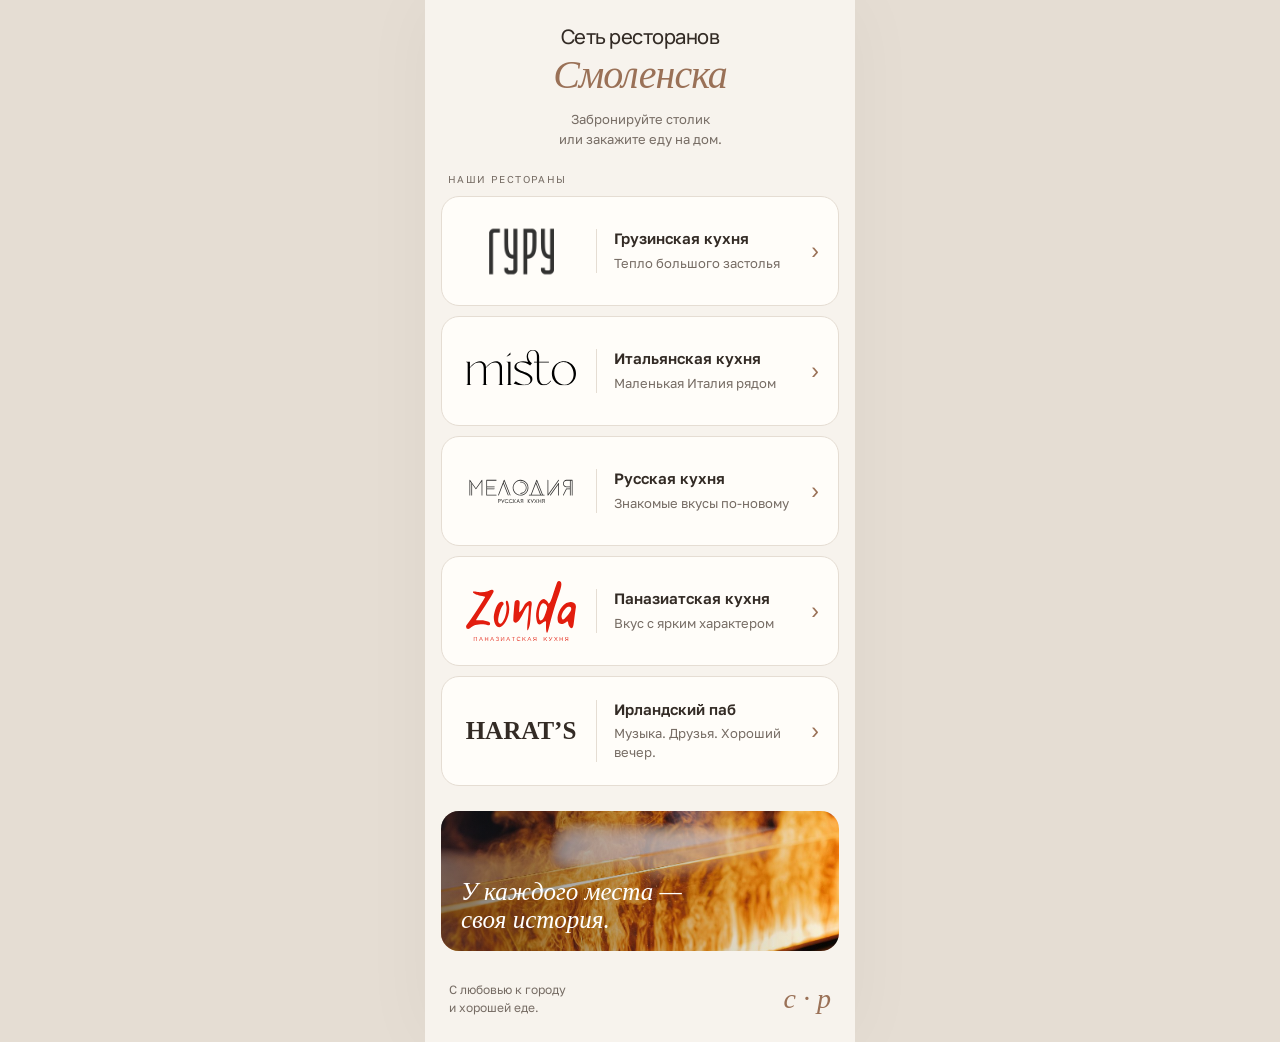
==== index.html @ ecc41fdc "Add official food menus and separate delivery baskets for all five restaurants" ====
<!doctype html>
<html lang="ru"><head><meta charset="utf-8"><meta name="viewport" content="width=device-width,initial-scale=1"><title>Сеть смоленских ресторанов</title><meta name="description" content="Пять разных характеров. Ваши любимые рестораны Смоленска, доставка и бронирование столиков."><link rel="icon" href="data:image/svg+xml,%3Csvg xmlns='http://www.w3.org/2000/svg' viewBox='0 0 32 32'%3E%3Crect width='32' height='32' rx='10' fill='%239a7157'/%3E%3Ctext x='16' y='23' text-anchor='middle' fill='white' font-size='24' font-family='Georgia'%3Es%3C/text%3E%3C/svg%3E"><link rel="stylesheet" href="style.css?v=4"></head>
<body><div class="mobile"><header><a class="monogram" href="#" aria-label="Главная">с<span>·</span>р</a><span class="city">СМОЛЕНСК</span></header><main id="app"></main><footer><span>С любовью к городу<br>и хорошей еде.</span><span class="footer-mark">с · р</span></footer></div><script src="menu-data.js?v=4"></script><script src="delivery.js?v=4"></script><script src="booking-demo.js"></script><script src="booking.js?v=3"></script><script src="app.js?v=4"></script></body></html>
---- style.css ----
@import url('https://fonts.googleapis.com/css2?family=Golos+Text:wght@400;500;600;700&family=Manrope:wght@400;500;600;700;800&display=swap');
:root{color-scheme:light;--paper:#f7f3ed;--ink:#332b25;--muted:#766c64;--purple:#9a7157}*{box-sizing:border-box}body{margin:0;background:#e5ddd3;color:var(--ink);font-family:'Golos Text',sans-serif;font-size:16px}.mobile{max-width:430px;min-height:100dvh;margin:auto;background:var(--paper);overflow:hidden;box-shadow:0 0 70px #332b250a}header{display:flex;align-items:center;gap:15px;padding:23px 24px 20px;border-bottom:1px solid #332b2512}.monogram{text-decoration:none;color:var(--purple);font:bold 25px Georgia;letter-spacing:-3px}.monogram span{padding:0 4px}.city{font-size:12px;letter-spacing:1.7px;font-weight:600}.edition{margin-left:auto;font-size:12px;color:var(--muted)}.intro{padding:28px 24px 25px}.eyebrow{text-transform:uppercase;letter-spacing:2px;font-size:12px;color:var(--purple);font-weight:600;margin:0 0 13px}h1{font-family:'Manrope',sans-serif;font-weight:500;font-size:39px;letter-spacing:-1.8px;line-height:1.12;margin:0 0 16px}h1 em{font-family:Georgia,serif;font-weight:400;color:var(--purple)}.intro p:last-child{font-size:15px;line-height:1.55;color:var(--muted);max-width:330px;margin:0}.list-heading{display:flex;justify-content:space-between;padding:0 24px 12px;font-size:12px;letter-spacing:1.2px;color:var(--muted);text-transform:uppercase}.list-heading span:last-child{letter-spacing:0}.restaurants{padding:0 16px;display:grid;gap:10px}.card{display:flex;align-items:center;position:relative;min-height:110px;border-radius:18px;text-decoration:none;padding:18px 19px;color:var(--color);background:var(--bg);transition:transform .2s,filter .2s;border:1px solid #00000004}.card:hover{transform:translateY(-2px);filter:brightness(.98)}.logo-box{width:120px;min-width:120px;display:flex;align-items:center;justify-content:center;margin-right:15px}.logo-box img{width:110px;max-height:65px;object-fit:contain}.wordmark{font:36px Georgia,serif;font-weight:bold}.card-info{border-left:1px solid currentColor;padding-left:17px;flex:1}.card-info h2{font-size:15px;line-height:1.3;margin:0 0 5px;font-weight:600}.card-info p{font-size:12px;line-height:1.45;margin:0;opacity:.75}.arrow{font-size:23px;align-self:center;margin-left:6px;font-family:Arial}.list-note{font-size:13px;color:var(--muted);text-align:center;margin:20px 20px 0}footer{padding:30px 24px 25px;display:flex;align-items:center;justify-content:space-between;color:var(--muted);font-size:12px;line-height:1.5}.footer-mark{font:italic 28px Georgia;color:var(--purple)}a:focus-visible,button:focus-visible{outline:3px solid #9a7157;outline-offset:4px}.detail{padding:24px}.back{display:inline-flex;align-items:center;gap:10px;text-decoration:none;color:var(--purple);font-size:14px;margin-bottom:25px;min-height:32px}.detail-brand{height:190px;display:flex;align-items:center;justify-content:center;border-radius:22px;background:var(--bg);color:var(--color);margin-bottom:28px}.detail-brand img{width:200px;max-height:115px;object-fit:contain}.detail-brand .wordmark{font-size:60px}.detail h1{font-size:36px}.description{line-height:1.65;color:var(--muted);font-size:16px}.detail-label{margin-top:26px;font-size:12px;color:var(--purple);letter-spacing:1px;text-transform:uppercase}.action{display:flex;align-items:center;justify-content:space-between;width:100%;padding:19px 20px;margin-top:11px;border:0;border-radius:14px;background:var(--purple);color:white;text-decoration:none;font:500 16px 'Golos Text',sans-serif;cursor:pointer}.action.secondary{color:var(--purple);background:#efe4d9}.notice{margin-top:16px;padding:16px;border:1px solid #e5ddd3;border-radius:12px;color:var(--muted);font-size:14px;line-height:1.6}.official{display:inline-block;color:var(--purple);font-size:14px;margin-top:20px}.photo{width:100%;height:180px;object-fit:cover;border-radius:18px;margin:10px 0}.home-photo{position:relative;margin:25px 16px 0;height:140px;border-radius:18px;overflow:hidden}.home-photo img{width:100%;height:100%;object-fit:cover}.home-photo:after{content:'';position:absolute;inset:0;background:linear-gradient(90deg,#17131b88,transparent)}.home-photo span{position:absolute;z-index:1;left:20px;bottom:18px;color:white;font:italic 25px Georgia;line-height:1.1}@media(max-width:360px){h1{font-size:34px}.edition{display:none}.logo-box{width:100px;min-width:100px}.logo-box img{width:95px}.card{padding:16px 13px}.card-info{padding-left:12px}}@media(prefers-reduced-motion:reduce){*{transition:none!important}}
.logo-box .wordmark{font-size:25px;white-space:nowrap}.logo-box img[src*="guru"],.detail-brand img[src*="guru"]{filter:brightness(0) saturate(100%);opacity:.8}.card-info p{font-size:13px}
.logo-box img[src*="melodiya"],.detail-brand img[src*="melodiya"]{filter:brightness(0);opacity:.8}

/* Palette from the Gamayun reference. */
.card,.detail-brand{background:#fffdf9;color:#332b25;border:1px solid #e5ddd3}.card-info{border-left-color:#e5ddd3}.card-info p{color:#766c64;opacity:1}.arrow{color:#9a7157}.card:hover{background:#f1e5da}.notice{background:#fffdf9}
.intro{padding:22px 24px 20px}.intro h1{font-size:30px;line-height:1.15;letter-spacing:-1px;margin-bottom:10px}.intro h1 em{display:block}.intro p:last-child{font-size:14px;line-height:1.5}
.delivery{padding:0;border:0;width:min(100%,430px);max-width:100%;height:min(92dvh,900px);max-height:100dvh;border-radius:24px 24px 0 0;margin:auto auto 0;background:var(--paper);color:var(--ink);overflow:hidden;font-family:'Golos Text',sans-serif}.delivery[open]{display:flex;flex-direction:column}.delivery::backdrop{background:#332b256b;backdrop-filter:blur(4px)}body:has(.delivery[open]){overflow:hidden}.delivery-head{padding:22px 20px 14px;display:flex;align-items:center;justify-content:space-between}.delivery-head .eyebrow{font-size:11px;margin:0 0 7px}.delivery-head h2{margin:0;font:500 25px 'Manrope',sans-serif;letter-spacing:-.7px}.close-delivery{border:1px solid #e5ddd3;background:#fffdf9;border-radius:50%;width:42px;height:42px;font-size:27px;color:var(--ink);cursor:pointer}.categories{display:flex;gap:7px;overflow-x:auto;flex-shrink:0;padding:2px 20px 14px;scrollbar-width:none}.categories button{white-space:nowrap;border:1px solid #e5ddd3;background:#fffdf9;padding:12px 15px;border-radius:24px;font:500 14px 'Golos Text',sans-serif;color:var(--muted);cursor:pointer}.categories button[aria-pressed=true]{background:#9a7157;color:white;border-color:#9a7157}.delivery-body{flex:1;min-height:0;overflow-y:auto;padding:5px 16px 20px;overscroll-behavior:contain}.delivery-body h3{font:500 21px 'Manrope',sans-serif;margin:10px 4px 16px}.dish-grid{display:grid;grid-template-columns:1fr 1fr;gap:12px}.dish{background:#fffdf9;border:1px solid #e5ddd3;border-radius:16px;overflow:hidden;display:flex;flex-direction:column}.dish>img{width:100%;aspect-ratio:1.3;object-fit:cover;background:#e5ddd3}.dish-content{padding:12px;display:flex;flex:1;flex-direction:column}.dish h4{font-size:14px;font-weight:500;line-height:1.35;margin:0 0 6px}.dish-weight{font-size:12px;color:var(--muted)}.dish p{font-size:12px;line-height:1.45;color:var(--muted);margin:9px 0 13px}.add-dish,.quantity{margin-top:auto;background:#efe4d9;color:#644631;border:0;border-radius:10px;min-height:42px;width:100%;display:flex;align-items:center;justify-content:space-between;font:600 14px 'Golos Text',sans-serif}.add-dish{padding:10px 12px;cursor:pointer}.add-dish span{font-size:20px}.quantity button{min-width:42px;min-height:42px;background:none;border:0;color:inherit;font-size:22px;cursor:pointer}.basket-bar{padding:13px 16px max(16px,env(safe-area-inset-bottom));border-top:1px solid #e5ddd3;background:#fffdf9;flex-shrink:0}.show-basket{border:0;background:#9a7157;color:white;width:100%;border-radius:13px;min-height:54px;padding:15px 18px;display:flex;justify-content:space-between;align-items:center;font:500 16px 'Golos Text',sans-serif;cursor:pointer}.show-basket b{font-size:13px;background:#ffffff26;border-radius:7px;padding:3px 7px;margin-left:6px}.menu-source,.demo-note{font-size:12px;line-height:1.5;color:var(--muted);margin:18px 4px 0}.demo-note{margin-top:9px}.menu-back{align-self:flex-start;border:0;background:none;color:#9a7157;padding:10px 20px 18px;font:500 14px 'Golos Text',sans-serif;cursor:pointer}.basket-item{display:grid;grid-template-columns:64px 1fr auto;gap:12px;padding:17px 0;border-bottom:1px solid #e5ddd3}.basket-item img{width:64px;height:64px;object-fit:cover;border-radius:12px}.basket-item h4{font-size:14px;margin:0 0 6px;line-height:1.4}.basket-item p{font-size:12px;color:var(--muted);margin:0 0 10px}.basket-item>strong{font-size:14px;white-space:nowrap}.basket-item .quantity{max-width:125px}.basket-total{display:flex;justify-content:space-between;align-items:center;font-size:16px}.basket-total strong{font-size:22px}.empty-basket{padding:45px 15px;text-align:center}.empty-basket p{font-size:15px;color:var(--muted);line-height:1.6}
.category-picker{margin:0 20px 12px;flex-shrink:0;display:flex;align-items:center;gap:12px}.category-picker label{font-size:13px;color:var(--muted)}.category-picker select{flex:1;min-width:0;max-width:100%;min-height:46px;padding:10px 34px 10px 13px;border:1px solid #e5ddd3;border-radius:12px;background:#fffdf9;color:var(--ink);font:500 14px 'Golos Text',sans-serif}.delivery{width:min(100%,430px)}
.booking-form{padding:0 20px 24px;overflow:auto;min-height:0}.booking-demo{font-size:12px;color:#765134;background:#efe4d9;padding:11px;border-radius:10px;margin:0 0 20px}.booking-fields{display:grid;grid-template-columns:90px minmax(0,1fr);gap:12px}.booking label{display:flex;flex-direction:column;gap:9px;font-size:14px;font-weight:500;min-width:0}.booking input,.booking select{width:100%;min-width:0;min-height:48px;border:1px solid #e5ddd3;border-radius:11px;background:#fffdf9;padding:12px;color:var(--ink);font:16px 'Golos Text',sans-serif}.booking-hint{font-size:13px;color:var(--muted);line-height:1.55;margin:12px 0 20px}.booking-hint a{color:#805942}.time-field{padding:0;border:0;margin:23px 0 0}.time-field legend{font-size:15px;margin-bottom:13px}.booking-times{display:grid;grid-template-columns:repeat(4,minmax(0,1fr));gap:8px}.booking-times>p{grid-column:1/-1}.booking-times button{min-height:44px;border:1px solid #e5ddd3;border-radius:10px;background:#fffdf9;color:var(--ink);font:14px 'Golos Text',sans-serif;cursor:pointer}.booking-times button[aria-pressed=true]{background:#9a7157;color:white}.booking-times button:disabled{opacity:.35;text-decoration:line-through;cursor:default}.booking-contact{display:grid;gap:15px}.booking-error{font-size:14px;color:#a03424;line-height:1.5}.book-submit:disabled{opacity:.5;cursor:default}.booking-success{padding:15px 24px 30px;overflow:auto;text-align:center}.booking-success h2{font:500 25px/1.3 'Manrope',sans-serif}.booking-success>p{line-height:1.6}.booking-check{display:inline-grid;place-items:center;width:65px;height:65px;border-radius:50%;background:#e9eddf;color:#435139;font-size:30px}.booking{height:auto;max-height:92dvh}
/* Guru's official site palette, scoped to its restaurant screens. */
body.guru-theme{--paper:#171514;--ink:#fff7eb;--muted:#ccc4bc;--purple:#f2ba66;color-scheme:dark;background:#211e1b}.guru-theme header{background:#211e1b;border-color:#423c36}.guru-theme .detail-brand{background:#211e1b;color:#fff7eb;border-color:#423c36}.guru-theme .detail-brand img[src*="guru"]{filter:none;opacity:1}.guru-theme .action{background:#f2ba66;color:#171514}.guru-theme .action.secondary{background:#211e1b;color:#f2ba66;border:1px solid #423c36}.guru-theme .notice{background:#211e1b;border-color:#423c36}.guru-theme .close-delivery{background:#211e1b;border-color:#423c36;color:#f2ba66}.guru-theme .category-picker select,.guru-theme .dish,.guru-theme .booking input,.guru-theme .booking select,.guru-theme .booking-times button{background:#211e1b;border-color:#423c36;color:#fff7eb}.guru-theme .dish>img{background:#211e1b}.guru-theme .quantity,.guru-theme .add-dish,.guru-theme .booking-demo{background:#342a1e;color:#f2ba66}.guru-theme .basket-bar{background:#211e1b;border-color:#423c36}.guru-theme .show-basket,.guru-theme .booking-times button[aria-pressed=true]{background:#f2ba66;color:#171514}.guru-theme .basket-item{border-color:#423c36}.guru-theme .menu-back,.guru-theme .booking-hint a{color:#f2ba66}.guru-theme .booking-check{background:#342a1e;color:#f2ba66}.guru-theme .booking-error{color:#ffaf98}.guru-theme .delivery::backdrop{background:#171514b8}.guru-theme a:focus-visible,.guru-theme button:focus-visible{outline-color:#f2ba66}
/* Delivery is a route in the page, not a modal. */
.delivery-route .mobile>header,.delivery-route .mobile>footer{display:none}.delivery-route #app{height:100dvh}.delivery.delivery-page{display:flex;flex-direction:column;position:relative;width:100%;max-width:none;height:100dvh;max-height:none;margin:0;border-radius:0;overflow:hidden}.delivery-back{display:block;flex-shrink:0;padding:18px 16px 0;color:var(--purple);text-decoration:none;font-size:14px}.delivery-page .delivery-head{padding:15px 16px 18px}.delivery-page .category-picker{margin-left:16px;margin-right:16px}.delivery-page .delivery-body{padding-left:12px;padding-right:12px}.delivery-page .dish-grid{gap:10px}.delivery-page .basket-bar{padding-left:12px;padding-right:12px}.delivery-page .dish-content{padding:11px}
/* Center the network heading above the restaurant selection. */
.intro{text-align:center;padding:24px 20px 24px}.intro h1{margin:0 0 13px;line-height:1.15}.intro .network-label{display:block;font-family:'Manrope',sans-serif;font-size:24px;font-weight:500;letter-spacing:-.6px}.intro h1 em{display:block;font-size:37px;margin-top:3px;letter-spacing:-1px}.intro p:last-child{max-width:300px;margin:0 auto;font-size:14px;line-height:1.55}body:not(.guru-theme) .mobile>header{justify-content:center}

/* Compact light homepage masthead. */
.home-theme .mobile>header{display:none}
.home-theme .intro{padding:23px 20px 16px;text-align:center;background:var(--paper)}
.home-theme .intro h1{margin:0 0 11px}
.home-theme .intro .network-label{font:500 20px 'Manrope',sans-serif;letter-spacing:-.5px}
.home-theme .intro h1 em{font:italic 40px/1.12 Georgia,serif;color:var(--purple);letter-spacing:-1px;margin-top:3px}
.home-theme .intro p{color:var(--muted);font-size:13px;line-height:1.55}
.restaurant-caption{display:flex;justify-content:space-between;align-items:center;padding:8px 23px 11px;font-size:10px;letter-spacing:1.4px;text-transform:uppercase;color:var(--muted)}
.restaurant-caption span{letter-spacing:0;color:var(--purple)}

/* Booking has its own full-width route. */
.booking-route .mobile>header,.booking-route .mobile>footer{display:none}
.delivery.booking-page{display:block;position:relative;width:100%;max-width:none;height:auto;max-height:none;min-height:100dvh;margin:0;border-radius:0;overflow:visible}
.booking-page .delivery-head{padding:18px 20px 20px}
.booking-page .delivery-head h2{font-size:24px}
.booking-page .booking-form,.booking-page .booking-success{overflow:visible}

.dish-no-photo{display:grid;place-items:center;aspect-ratio:1.9;background:#eee6db;color:#9a7157;font:italic 24px Georgia}.basket-item .dish-no-photo{width:64px;height:64px;aspect-ratio:1;font-size:14px;border-radius:12px}.menu-source a{color:inherit}.delivery-page .delivery-head .eyebrow{text-transform:uppercase}
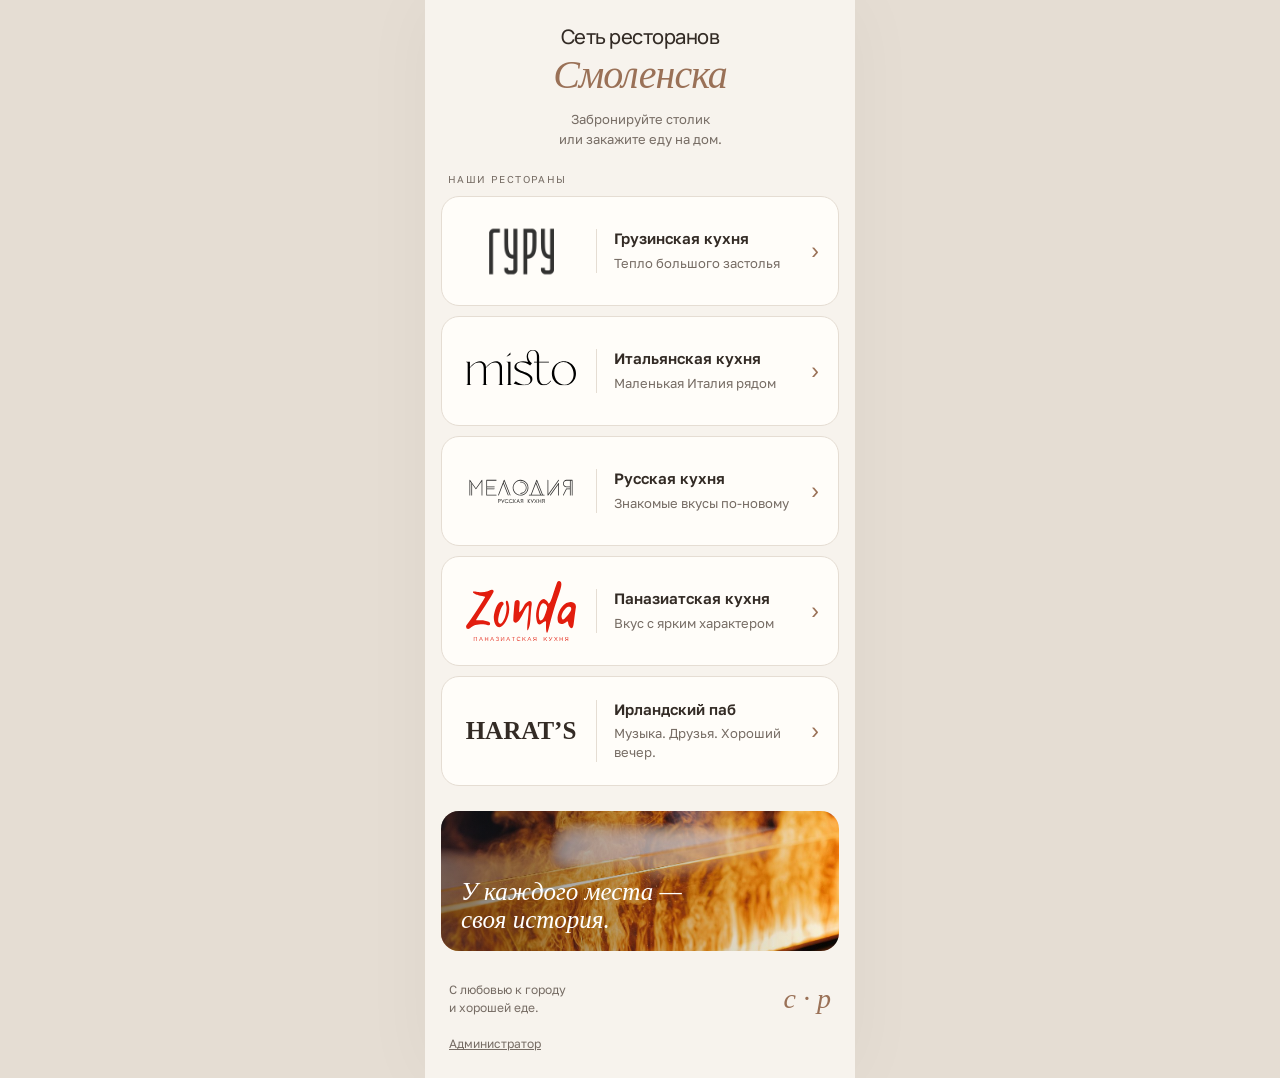
==== commit 1e87eb43: "Pin preorder basket and move admin access to site footer" ====
--- a/index.html
+++ b/index.html
@@ -1,3 +1,3 @@
-<!doctype html>
-<html lang="ru"><head><meta charset="utf-8"><meta name="viewport" content="width=device-width,initial-scale=1"><title>Сеть смоленских ресторанов</title><meta name="description" content="Пять разных характеров. Ваши любимые рестораны Смоленска, доставка и бронирование столиков."><link rel="icon" href="data:image/svg+xml,%3Csvg xmlns='http://www.w3.org/2000/svg' viewBox='0 0 32 32'%3E%3Crect width='32' height='32' rx='10' fill='%239a7157'/%3E%3Ctext x='16' y='23' text-anchor='middle' fill='white' font-size='24' font-family='Georgia'%3Es%3C/text%3E%3C/svg%3E"><link rel="stylesheet" href="style.css?v=4"></head>
-<body><div class="mobile"><header><a class="monogram" href="#" aria-label="Главная">с<span>·</span>р</a><span class="city">СМОЛЕНСК</span></header><main id="app"></main><footer><span>С любовью к городу<br>и хорошей еде.</span><span class="footer-mark">с · р</span></footer></div><script src="menu-data.js?v=4"></script><script src="delivery.js?v=4"></script><script src="booking-demo.js"></script><script src="booking.js?v=3"></script><script src="app.js?v=4"></script></body></html>
+<!doctype html>
+<html lang="ru"><head><meta charset="utf-8"><meta name="viewport" content="width=device-width,initial-scale=1"><title>Сеть смоленских ресторанов</title><meta name="description" content="Пять разных характеров. Ваши любимые рестораны Смоленска, доставка и бронирование столиков."><link rel="icon" href="data:image/svg+xml,%3Csvg xmlns='http://www.w3.org/2000/svg' viewBox='0 0 32 32'%3E%3Crect width='32' height='32' rx='10' fill='%239a7157'/%3E%3Ctext x='16' y='23' text-anchor='middle' fill='white' font-size='24' font-family='Georgia'%3Es%3C/text%3E%3C/svg%3E"><link rel="stylesheet" href="style.css?v=11"></head>
+<body><div class="mobile"><header><a class="monogram" href="#" aria-label="Главная">с<span>·</span>р</a><span class="city">СМОЛЕНСК</span></header><main id="app"></main><footer><span>С любовью к городу<br>и хорошей еде.</span><span class="footer-mark">с · р</span><a class="admin-entry" href="dispatch.html#role=admin">Администратор</a></footer></div><script src="menu-data.js?v=5"></script><script src="delivery.js?v=11"></script><script src="booking-demo.js"></script><script src="booking.js?v=11"></script><script src="app.js?v=10"></script></body></html>
--- a/style.css
+++ b/style.css
@@ -1,36 +1,45 @@
-@import url('https://fonts.googleapis.com/css2?family=Golos+Text:wght@400;500;600;700&family=Manrope:wght@400;500;600;700;800&display=swap');
-:root{color-scheme:light;--paper:#f7f3ed;--ink:#332b25;--muted:#766c64;--purple:#9a7157}*{box-sizing:border-box}body{margin:0;background:#e5ddd3;color:var(--ink);font-family:'Golos Text',sans-serif;font-size:16px}.mobile{max-width:430px;min-height:100dvh;margin:auto;background:var(--paper);overflow:hidden;box-shadow:0 0 70px #332b250a}header{display:flex;align-items:center;gap:15px;padding:23px 24px 20px;border-bottom:1px solid #332b2512}.monogram{text-decoration:none;color:var(--purple);font:bold 25px Georgia;letter-spacing:-3px}.monogram span{padding:0 4px}.city{font-size:12px;letter-spacing:1.7px;font-weight:600}.edition{margin-left:auto;font-size:12px;color:var(--muted)}.intro{padding:28px 24px 25px}.eyebrow{text-transform:uppercase;letter-spacing:2px;font-size:12px;color:var(--purple);font-weight:600;margin:0 0 13px}h1{font-family:'Manrope',sans-serif;font-weight:500;font-size:39px;letter-spacing:-1.8px;line-height:1.12;margin:0 0 16px}h1 em{font-family:Georgia,serif;font-weight:400;color:var(--purple)}.intro p:last-child{font-size:15px;line-height:1.55;color:var(--muted);max-width:330px;margin:0}.list-heading{display:flex;justify-content:space-between;padding:0 24px 12px;font-size:12px;letter-spacing:1.2px;color:var(--muted);text-transform:uppercase}.list-heading span:last-child{letter-spacing:0}.restaurants{padding:0 16px;display:grid;gap:10px}.card{display:flex;align-items:center;position:relative;min-height:110px;border-radius:18px;text-decoration:none;padding:18px 19px;color:var(--color);background:var(--bg);transition:transform .2s,filter .2s;border:1px solid #00000004}.card:hover{transform:translateY(-2px);filter:brightness(.98)}.logo-box{width:120px;min-width:120px;display:flex;align-items:center;justify-content:center;margin-right:15px}.logo-box img{width:110px;max-height:65px;object-fit:contain}.wordmark{font:36px Georgia,serif;font-weight:bold}.card-info{border-left:1px solid currentColor;padding-left:17px;flex:1}.card-info h2{font-size:15px;line-height:1.3;margin:0 0 5px;font-weight:600}.card-info p{font-size:12px;line-height:1.45;margin:0;opacity:.75}.arrow{font-size:23px;align-self:center;margin-left:6px;font-family:Arial}.list-note{font-size:13px;color:var(--muted);text-align:center;margin:20px 20px 0}footer{padding:30px 24px 25px;display:flex;align-items:center;justify-content:space-between;color:var(--muted);font-size:12px;line-height:1.5}.footer-mark{font:italic 28px Georgia;color:var(--purple)}a:focus-visible,button:focus-visible{outline:3px solid #9a7157;outline-offset:4px}.detail{padding:24px}.back{display:inline-flex;align-items:center;gap:10px;text-decoration:none;color:var(--purple);font-size:14px;margin-bottom:25px;min-height:32px}.detail-brand{height:190px;display:flex;align-items:center;justify-content:center;border-radius:22px;background:var(--bg);color:var(--color);margin-bottom:28px}.detail-brand img{width:200px;max-height:115px;object-fit:contain}.detail-brand .wordmark{font-size:60px}.detail h1{font-size:36px}.description{line-height:1.65;color:var(--muted);font-size:16px}.detail-label{margin-top:26px;font-size:12px;color:var(--purple);letter-spacing:1px;text-transform:uppercase}.action{display:flex;align-items:center;justify-content:space-between;width:100%;padding:19px 20px;margin-top:11px;border:0;border-radius:14px;background:var(--purple);color:white;text-decoration:none;font:500 16px 'Golos Text',sans-serif;cursor:pointer}.action.secondary{color:var(--purple);background:#efe4d9}.notice{margin-top:16px;padding:16px;border:1px solid #e5ddd3;border-radius:12px;color:var(--muted);font-size:14px;line-height:1.6}.official{display:inline-block;color:var(--purple);font-size:14px;margin-top:20px}.photo{width:100%;height:180px;object-fit:cover;border-radius:18px;margin:10px 0}.home-photo{position:relative;margin:25px 16px 0;height:140px;border-radius:18px;overflow:hidden}.home-photo img{width:100%;height:100%;object-fit:cover}.home-photo:after{content:'';position:absolute;inset:0;background:linear-gradient(90deg,#17131b88,transparent)}.home-photo span{position:absolute;z-index:1;left:20px;bottom:18px;color:white;font:italic 25px Georgia;line-height:1.1}@media(max-width:360px){h1{font-size:34px}.edition{display:none}.logo-box{width:100px;min-width:100px}.logo-box img{width:95px}.card{padding:16px 13px}.card-info{padding-left:12px}}@media(prefers-reduced-motion:reduce){*{transition:none!important}}
+@import url('https://fonts.googleapis.com/css2?family=Golos+Text:wght@400;500;600;700&family=Manrope:wght@400;500;600;700;800&display=swap');
+:root{color-scheme:light;--paper:#f7f3ed;--ink:#332b25;--muted:#766c64;--purple:#9a7157}*{box-sizing:border-box}body{margin:0;background:#e5ddd3;color:var(--ink);font-family:'Golos Text',sans-serif;font-size:16px}.mobile{max-width:430px;min-height:100dvh;margin:auto;background:var(--paper);overflow:hidden;box-shadow:0 0 70px #332b250a}header{display:flex;align-items:center;gap:15px;padding:23px 24px 20px;border-bottom:1px solid #332b2512}.monogram{text-decoration:none;color:var(--purple);font:bold 25px Georgia;letter-spacing:-3px}.monogram span{padding:0 4px}.city{font-size:12px;letter-spacing:1.7px;font-weight:600}.edition{margin-left:auto;font-size:12px;color:var(--muted)}.intro{padding:28px 24px 25px}.eyebrow{text-transform:uppercase;letter-spacing:2px;font-size:12px;color:var(--purple);font-weight:600;margin:0 0 13px}h1{font-family:'Manrope',sans-serif;font-weight:500;font-size:39px;letter-spacing:-1.8px;line-height:1.12;margin:0 0 16px}h1 em{font-family:Georgia,serif;font-weight:400;color:var(--purple)}.intro p:last-child{font-size:15px;line-height:1.55;color:var(--muted);max-width:330px;margin:0}.list-heading{display:flex;justify-content:space-between;padding:0 24px 12px;font-size:12px;letter-spacing:1.2px;color:var(--muted);text-transform:uppercase}.list-heading span:last-child{letter-spacing:0}.restaurants{padding:0 16px;display:grid;gap:10px}.card{display:flex;align-items:center;position:relative;min-height:110px;border-radius:18px;text-decoration:none;padding:18px 19px;color:var(--color);background:var(--bg);transition:transform .2s,filter .2s;border:1px solid #00000004}.card:hover{transform:translateY(-2px);filter:brightness(.98)}.logo-box{width:120px;min-width:120px;display:flex;align-items:center;justify-content:center;margin-right:15px}.logo-box img{width:110px;max-height:65px;object-fit:contain}.wordmark{font:36px Georgia,serif;font-weight:bold}.card-info{border-left:1px solid currentColor;padding-left:17px;flex:1}.card-info h2{font-size:15px;line-height:1.3;margin:0 0 5px;font-weight:600}.card-info p{font-size:12px;line-height:1.45;margin:0;opacity:.75}.arrow{font-size:23px;align-self:center;margin-left:6px;font-family:Arial}.list-note{font-size:13px;color:var(--muted);text-align:center;margin:20px 20px 0}footer{padding:30px 24px 25px;display:flex;align-items:center;justify-content:space-between;color:var(--muted);font-size:12px;line-height:1.5}.footer-mark{font:italic 28px Georgia;color:var(--purple)}a:focus-visible,button:focus-visible{outline:3px solid #9a7157;outline-offset:4px}.detail{padding:24px}.back{display:inline-flex;align-items:center;gap:10px;text-decoration:none;color:var(--purple);font-size:14px;margin-bottom:25px;min-height:32px}.detail-brand{height:190px;display:flex;align-items:center;justify-content:center;border-radius:22px;background:var(--bg);color:var(--color);margin-bottom:28px}.detail-brand img{width:200px;max-height:115px;object-fit:contain}.detail-brand .wordmark{font-size:60px}.detail h1{font-size:36px}.description{line-height:1.65;color:var(--muted);font-size:16px}.detail-label{margin-top:26px;font-size:12px;color:var(--purple);letter-spacing:1px;text-transform:uppercase}.action{display:flex;align-items:center;justify-content:space-between;width:100%;padding:19px 20px;margin-top:11px;border:0;border-radius:14px;background:var(--purple);color:white;text-decoration:none;font:500 16px 'Golos Text',sans-serif;cursor:pointer}.action.secondary{color:var(--purple);background:#efe4d9}.notice{margin-top:16px;padding:16px;border:1px solid #e5ddd3;border-radius:12px;color:var(--muted);font-size:14px;line-height:1.6}.official{display:inline-block;color:var(--purple);font-size:14px;margin-top:20px}.photo{width:100%;height:180px;object-fit:cover;border-radius:18px;margin:10px 0}.home-photo{position:relative;margin:25px 16px 0;height:140px;border-radius:18px;overflow:hidden}.home-photo img{width:100%;height:100%;object-fit:cover}.home-photo:after{content:'';position:absolute;inset:0;background:linear-gradient(90deg,#17131b88,transparent)}.home-photo span{position:absolute;z-index:1;left:20px;bottom:18px;color:white;font:italic 25px Georgia;line-height:1.1}@media(max-width:360px){h1{font-size:34px}.edition{display:none}.logo-box{width:100px;min-width:100px}.logo-box img{width:95px}.card{padding:16px 13px}.card-info{padding-left:12px}}@media(prefers-reduced-motion:reduce){*{transition:none!important}}
 .logo-box .wordmark{font-size:25px;white-space:nowrap}.logo-box img[src*="guru"],.detail-brand img[src*="guru"]{filter:brightness(0) saturate(100%);opacity:.8}.card-info p{font-size:13px}
 .logo-box img[src*="melodiya"],.detail-brand img[src*="melodiya"]{filter:brightness(0);opacity:.8}
-
-/* Palette from the Gamayun reference. */
-.card,.detail-brand{background:#fffdf9;color:#332b25;border:1px solid #e5ddd3}.card-info{border-left-color:#e5ddd3}.card-info p{color:#766c64;opacity:1}.arrow{color:#9a7157}.card:hover{background:#f1e5da}.notice{background:#fffdf9}
+
+/* Palette from the Gamayun reference. */
+.card,.detail-brand{background:#fffdf9;color:#332b25;border:1px solid #e5ddd3}.card-info{border-left-color:#e5ddd3}.card-info p{color:#766c64;opacity:1}.arrow{color:#9a7157}.card:hover{background:#f1e5da}.notice{background:#fffdf9}
 .intro{padding:22px 24px 20px}.intro h1{font-size:30px;line-height:1.15;letter-spacing:-1px;margin-bottom:10px}.intro h1 em{display:block}.intro p:last-child{font-size:14px;line-height:1.5}
 .delivery{padding:0;border:0;width:min(100%,430px);max-width:100%;height:min(92dvh,900px);max-height:100dvh;border-radius:24px 24px 0 0;margin:auto auto 0;background:var(--paper);color:var(--ink);overflow:hidden;font-family:'Golos Text',sans-serif}.delivery[open]{display:flex;flex-direction:column}.delivery::backdrop{background:#332b256b;backdrop-filter:blur(4px)}body:has(.delivery[open]){overflow:hidden}.delivery-head{padding:22px 20px 14px;display:flex;align-items:center;justify-content:space-between}.delivery-head .eyebrow{font-size:11px;margin:0 0 7px}.delivery-head h2{margin:0;font:500 25px 'Manrope',sans-serif;letter-spacing:-.7px}.close-delivery{border:1px solid #e5ddd3;background:#fffdf9;border-radius:50%;width:42px;height:42px;font-size:27px;color:var(--ink);cursor:pointer}.categories{display:flex;gap:7px;overflow-x:auto;flex-shrink:0;padding:2px 20px 14px;scrollbar-width:none}.categories button{white-space:nowrap;border:1px solid #e5ddd3;background:#fffdf9;padding:12px 15px;border-radius:24px;font:500 14px 'Golos Text',sans-serif;color:var(--muted);cursor:pointer}.categories button[aria-pressed=true]{background:#9a7157;color:white;border-color:#9a7157}.delivery-body{flex:1;min-height:0;overflow-y:auto;padding:5px 16px 20px;overscroll-behavior:contain}.delivery-body h3{font:500 21px 'Manrope',sans-serif;margin:10px 4px 16px}.dish-grid{display:grid;grid-template-columns:1fr 1fr;gap:12px}.dish{background:#fffdf9;border:1px solid #e5ddd3;border-radius:16px;overflow:hidden;display:flex;flex-direction:column}.dish>img{width:100%;aspect-ratio:1.3;object-fit:cover;background:#e5ddd3}.dish-content{padding:12px;display:flex;flex:1;flex-direction:column}.dish h4{font-size:14px;font-weight:500;line-height:1.35;margin:0 0 6px}.dish-weight{font-size:12px;color:var(--muted)}.dish p{font-size:12px;line-height:1.45;color:var(--muted);margin:9px 0 13px}.add-dish,.quantity{margin-top:auto;background:#efe4d9;color:#644631;border:0;border-radius:10px;min-height:42px;width:100%;display:flex;align-items:center;justify-content:space-between;font:600 14px 'Golos Text',sans-serif}.add-dish{padding:10px 12px;cursor:pointer}.add-dish span{font-size:20px}.quantity button{min-width:42px;min-height:42px;background:none;border:0;color:inherit;font-size:22px;cursor:pointer}.basket-bar{padding:13px 16px max(16px,env(safe-area-inset-bottom));border-top:1px solid #e5ddd3;background:#fffdf9;flex-shrink:0}.show-basket{border:0;background:#9a7157;color:white;width:100%;border-radius:13px;min-height:54px;padding:15px 18px;display:flex;justify-content:space-between;align-items:center;font:500 16px 'Golos Text',sans-serif;cursor:pointer}.show-basket b{font-size:13px;background:#ffffff26;border-radius:7px;padding:3px 7px;margin-left:6px}.menu-source,.demo-note{font-size:12px;line-height:1.5;color:var(--muted);margin:18px 4px 0}.demo-note{margin-top:9px}.menu-back{align-self:flex-start;border:0;background:none;color:#9a7157;padding:10px 20px 18px;font:500 14px 'Golos Text',sans-serif;cursor:pointer}.basket-item{display:grid;grid-template-columns:64px 1fr auto;gap:12px;padding:17px 0;border-bottom:1px solid #e5ddd3}.basket-item img{width:64px;height:64px;object-fit:cover;border-radius:12px}.basket-item h4{font-size:14px;margin:0 0 6px;line-height:1.4}.basket-item p{font-size:12px;color:var(--muted);margin:0 0 10px}.basket-item>strong{font-size:14px;white-space:nowrap}.basket-item .quantity{max-width:125px}.basket-total{display:flex;justify-content:space-between;align-items:center;font-size:16px}.basket-total strong{font-size:22px}.empty-basket{padding:45px 15px;text-align:center}.empty-basket p{font-size:15px;color:var(--muted);line-height:1.6}
 .category-picker{margin:0 20px 12px;flex-shrink:0;display:flex;align-items:center;gap:12px}.category-picker label{font-size:13px;color:var(--muted)}.category-picker select{flex:1;min-width:0;max-width:100%;min-height:46px;padding:10px 34px 10px 13px;border:1px solid #e5ddd3;border-radius:12px;background:#fffdf9;color:var(--ink);font:500 14px 'Golos Text',sans-serif}.delivery{width:min(100%,430px)}
 .booking-form{padding:0 20px 24px;overflow:auto;min-height:0}.booking-demo{font-size:12px;color:#765134;background:#efe4d9;padding:11px;border-radius:10px;margin:0 0 20px}.booking-fields{display:grid;grid-template-columns:90px minmax(0,1fr);gap:12px}.booking label{display:flex;flex-direction:column;gap:9px;font-size:14px;font-weight:500;min-width:0}.booking input,.booking select{width:100%;min-width:0;min-height:48px;border:1px solid #e5ddd3;border-radius:11px;background:#fffdf9;padding:12px;color:var(--ink);font:16px 'Golos Text',sans-serif}.booking-hint{font-size:13px;color:var(--muted);line-height:1.55;margin:12px 0 20px}.booking-hint a{color:#805942}.time-field{padding:0;border:0;margin:23px 0 0}.time-field legend{font-size:15px;margin-bottom:13px}.booking-times{display:grid;grid-template-columns:repeat(4,minmax(0,1fr));gap:8px}.booking-times>p{grid-column:1/-1}.booking-times button{min-height:44px;border:1px solid #e5ddd3;border-radius:10px;background:#fffdf9;color:var(--ink);font:14px 'Golos Text',sans-serif;cursor:pointer}.booking-times button[aria-pressed=true]{background:#9a7157;color:white}.booking-times button:disabled{opacity:.35;text-decoration:line-through;cursor:default}.booking-contact{display:grid;gap:15px}.booking-error{font-size:14px;color:#a03424;line-height:1.5}.book-submit:disabled{opacity:.5;cursor:default}.booking-success{padding:15px 24px 30px;overflow:auto;text-align:center}.booking-success h2{font:500 25px/1.3 'Manrope',sans-serif}.booking-success>p{line-height:1.6}.booking-check{display:inline-grid;place-items:center;width:65px;height:65px;border-radius:50%;background:#e9eddf;color:#435139;font-size:30px}.booking{height:auto;max-height:92dvh}
-/* Guru's official site palette, scoped to its restaurant screens. */
+/* Guru's official site palette, scoped to its restaurant screens. */
 body.guru-theme{--paper:#171514;--ink:#fff7eb;--muted:#ccc4bc;--purple:#f2ba66;color-scheme:dark;background:#211e1b}.guru-theme header{background:#211e1b;border-color:#423c36}.guru-theme .detail-brand{background:#211e1b;color:#fff7eb;border-color:#423c36}.guru-theme .detail-brand img[src*="guru"]{filter:none;opacity:1}.guru-theme .action{background:#f2ba66;color:#171514}.guru-theme .action.secondary{background:#211e1b;color:#f2ba66;border:1px solid #423c36}.guru-theme .notice{background:#211e1b;border-color:#423c36}.guru-theme .close-delivery{background:#211e1b;border-color:#423c36;color:#f2ba66}.guru-theme .category-picker select,.guru-theme .dish,.guru-theme .booking input,.guru-theme .booking select,.guru-theme .booking-times button{background:#211e1b;border-color:#423c36;color:#fff7eb}.guru-theme .dish>img{background:#211e1b}.guru-theme .quantity,.guru-theme .add-dish,.guru-theme .booking-demo{background:#342a1e;color:#f2ba66}.guru-theme .basket-bar{background:#211e1b;border-color:#423c36}.guru-theme .show-basket,.guru-theme .booking-times button[aria-pressed=true]{background:#f2ba66;color:#171514}.guru-theme .basket-item{border-color:#423c36}.guru-theme .menu-back,.guru-theme .booking-hint a{color:#f2ba66}.guru-theme .booking-check{background:#342a1e;color:#f2ba66}.guru-theme .booking-error{color:#ffaf98}.guru-theme .delivery::backdrop{background:#171514b8}.guru-theme a:focus-visible,.guru-theme button:focus-visible{outline-color:#f2ba66}
-/* Delivery is a route in the page, not a modal. */
+/* Delivery is a route in the page, not a modal. */
 .delivery-route .mobile>header,.delivery-route .mobile>footer{display:none}.delivery-route #app{height:100dvh}.delivery.delivery-page{display:flex;flex-direction:column;position:relative;width:100%;max-width:none;height:100dvh;max-height:none;margin:0;border-radius:0;overflow:hidden}.delivery-back{display:block;flex-shrink:0;padding:18px 16px 0;color:var(--purple);text-decoration:none;font-size:14px}.delivery-page .delivery-head{padding:15px 16px 18px}.delivery-page .category-picker{margin-left:16px;margin-right:16px}.delivery-page .delivery-body{padding-left:12px;padding-right:12px}.delivery-page .dish-grid{gap:10px}.delivery-page .basket-bar{padding-left:12px;padding-right:12px}.delivery-page .dish-content{padding:11px}
-/* Center the network heading above the restaurant selection. */
+/* Center the network heading above the restaurant selection. */
 .intro{text-align:center;padding:24px 20px 24px}.intro h1{margin:0 0 13px;line-height:1.15}.intro .network-label{display:block;font-family:'Manrope',sans-serif;font-size:24px;font-weight:500;letter-spacing:-.6px}.intro h1 em{display:block;font-size:37px;margin-top:3px;letter-spacing:-1px}.intro p:last-child{max-width:300px;margin:0 auto;font-size:14px;line-height:1.55}body:not(.guru-theme) .mobile>header{justify-content:center}
-
-/* Compact light homepage masthead. */
-.home-theme .mobile>header{display:none}
-.home-theme .intro{padding:23px 20px 16px;text-align:center;background:var(--paper)}
-.home-theme .intro h1{margin:0 0 11px}
-.home-theme .intro .network-label{font:500 20px 'Manrope',sans-serif;letter-spacing:-.5px}
-.home-theme .intro h1 em{font:italic 40px/1.12 Georgia,serif;color:var(--purple);letter-spacing:-1px;margin-top:3px}
-.home-theme .intro p{color:var(--muted);font-size:13px;line-height:1.55}
-.restaurant-caption{display:flex;justify-content:space-between;align-items:center;padding:8px 23px 11px;font-size:10px;letter-spacing:1.4px;text-transform:uppercase;color:var(--muted)}
-.restaurant-caption span{letter-spacing:0;color:var(--purple)}
-
-/* Booking has its own full-width route. */
-.booking-route .mobile>header,.booking-route .mobile>footer{display:none}
-.delivery.booking-page{display:block;position:relative;width:100%;max-width:none;height:auto;max-height:none;min-height:100dvh;margin:0;border-radius:0;overflow:visible}
-.booking-page .delivery-head{padding:18px 20px 20px}
-.booking-page .delivery-head h2{font-size:24px}
-.booking-page .booking-form,.booking-page .booking-success{overflow:visible}
-
-.dish-no-photo{display:grid;place-items:center;aspect-ratio:1.9;background:#eee6db;color:#9a7157;font:italic 24px Georgia}.basket-item .dish-no-photo{width:64px;height:64px;aspect-ratio:1;font-size:14px;border-radius:12px}.menu-source a{color:inherit}.delivery-page .delivery-head .eyebrow{text-transform:uppercase}
+
+/* Compact light homepage masthead. */
+.home-theme .mobile>header{display:none}
+.home-theme .intro{padding:23px 20px 16px;text-align:center;background:var(--paper)}
+.home-theme .intro h1{margin:0 0 11px}
+.home-theme .intro .network-label{font:500 20px 'Manrope',sans-serif;letter-spacing:-.5px}
+.home-theme .intro h1 em{font:italic 40px/1.12 Georgia,serif;color:var(--purple);letter-spacing:-1px;margin-top:3px}
+.home-theme .intro p{color:var(--muted);font-size:13px;line-height:1.55}
+.restaurant-caption{display:flex;justify-content:space-between;align-items:center;padding:8px 23px 11px;font-size:10px;letter-spacing:1.4px;text-transform:uppercase;color:var(--muted)}
+.restaurant-caption span{letter-spacing:0;color:var(--purple)}
+
+/* Booking has its own full-width route. */
+.booking-route .mobile>header,.booking-route .mobile>footer{display:none}
+.delivery.booking-page{display:block;position:relative;width:100%;max-width:none;height:auto;max-height:none;min-height:100dvh;margin:0;border-radius:0;overflow:visible}
+.booking-page .delivery-head{padding:18px 20px 20px}
+.booking-page .delivery-head h2{font-size:24px}
+.booking-page .booking-form,.booking-page .booking-success{overflow:visible}
+
+.dish-no-photo{display:grid;place-items:center;aspect-ratio:1.9;background:#eee6db;color:#9a7157;font:italic 24px Georgia}.basket-item .dish-no-photo{width:64px;height:64px;aspect-ratio:1;font-size:14px;border-radius:12px}.menu-source a{color:inherit}.delivery-page .delivery-head .eyebrow{text-transform:uppercase}
+
+.dish-photo{width:100%;aspect-ratio:1.300813;background-repeat:no-repeat;background-color:#080808}.basket-item .dish-photo{width:64px;height:49px;border-radius:10px;align-self:start}
+.reserve-content{padding:0 16px 24px}.reserve-summary{display:grid;gap:7px;padding:16px;margin-bottom:22px;border:1px solid #423c36;border-radius:16px;background:#211e1b}.reserve-summary strong{color:#f2ba66;font-size:18px}.reserve-summary small{color:var(--muted)}.reserve-lead{font-size:18px;line-height:1.5}.reserve-option{display:grid;gap:12px;text-align:left;width:100%;padding:22px;margin:14px 0;border:1px solid #655039;border-radius:18px;background:#29221b;color:#fff7eb;font:inherit;cursor:pointer}.reserve-option strong{font-size:21px}.reserve-option span{line-height:1.5;color:#ccc4bc}.reserve-option b{color:#f2ba66;font-size:14px}.reserve-option.simple-reserve{background:#211e1b;border-color:#423c36}.reserve-icon{font-size:26px}.reserve-sticky{position:sticky;bottom:0;background:#211e1b;padding:16px;margin:20px -16px -24px;border-top:1px solid #423c36;padding-bottom:max(16px,env(safe-area-inset-bottom))}.reserve-sticky .booking-hint{margin:10px 0 0;text-align:center}.reserve-sticky .action{margin-bottom:0}.reserve-content .category-picker{padding:0 0 18px}.reserve-content .dish-grid{gap:10px}.reserve-content .dish-content{padding:12px}.reserve-content .dish h4{font-size:15px}.reserve-content .dish-content>p{font-size:12px}.preorder-line{display:flex;justify-content:space-between;gap:12px;padding:18px 0;border-bottom:1px solid #423c36}.preorder-line>div{flex:1}.preorder-line> b{white-space:nowrap}.preorder-line p{font-size:13px;color:var(--muted)}.preorder-line .quantity{max-width:150px}.demo-payment{text-align:center;padding:24px 0}.demo-payment h2{font-size:38px}.payment-symbol{display:inline-grid;place-items:center;width:64px;height:64px;background:#342a1e;color:#f2ba66;border-radius:20px;font-size:32px}.reserve-back{border:0;background:none;font:inherit;cursor:pointer}.reserve-content button:disabled{opacity:.45;cursor:default}.reserve-content .booking-success{padding:12px 0}.reserve-content .basket-total{margin-bottom:16px}
+
+.checkout-demo{max-height:none;height:auto;display:grid;gap:14px;margin-top:24px}.checkout-demo h3{margin-bottom:0}.checkout-demo .booking-demo{margin:0}.checkout-demo input{min-height:48px}
+
+.ui-arrow{display:inline-block;flex:0 0 20px;vertical-align:middle}.detail .action{gap:16px;text-align:left;line-height:1.45}.official .ui-arrow{margin-left:6px}
+
+.preorder-menu-page .reserve-sticky{position:fixed;left:50%;transform:translateX(-50%);bottom:0;width:100%;max-width:430px;margin:0;z-index:30;box-shadow:0 -8px 24px #0002}.preorder-menu-page .reserve-content{padding-bottom:125px}.admin-entry{color:var(--muted);font-size:12px;text-decoration:underline;flex-basis:100%;margin-top:18px}.mobile>footer{flex-wrap:wrap}
